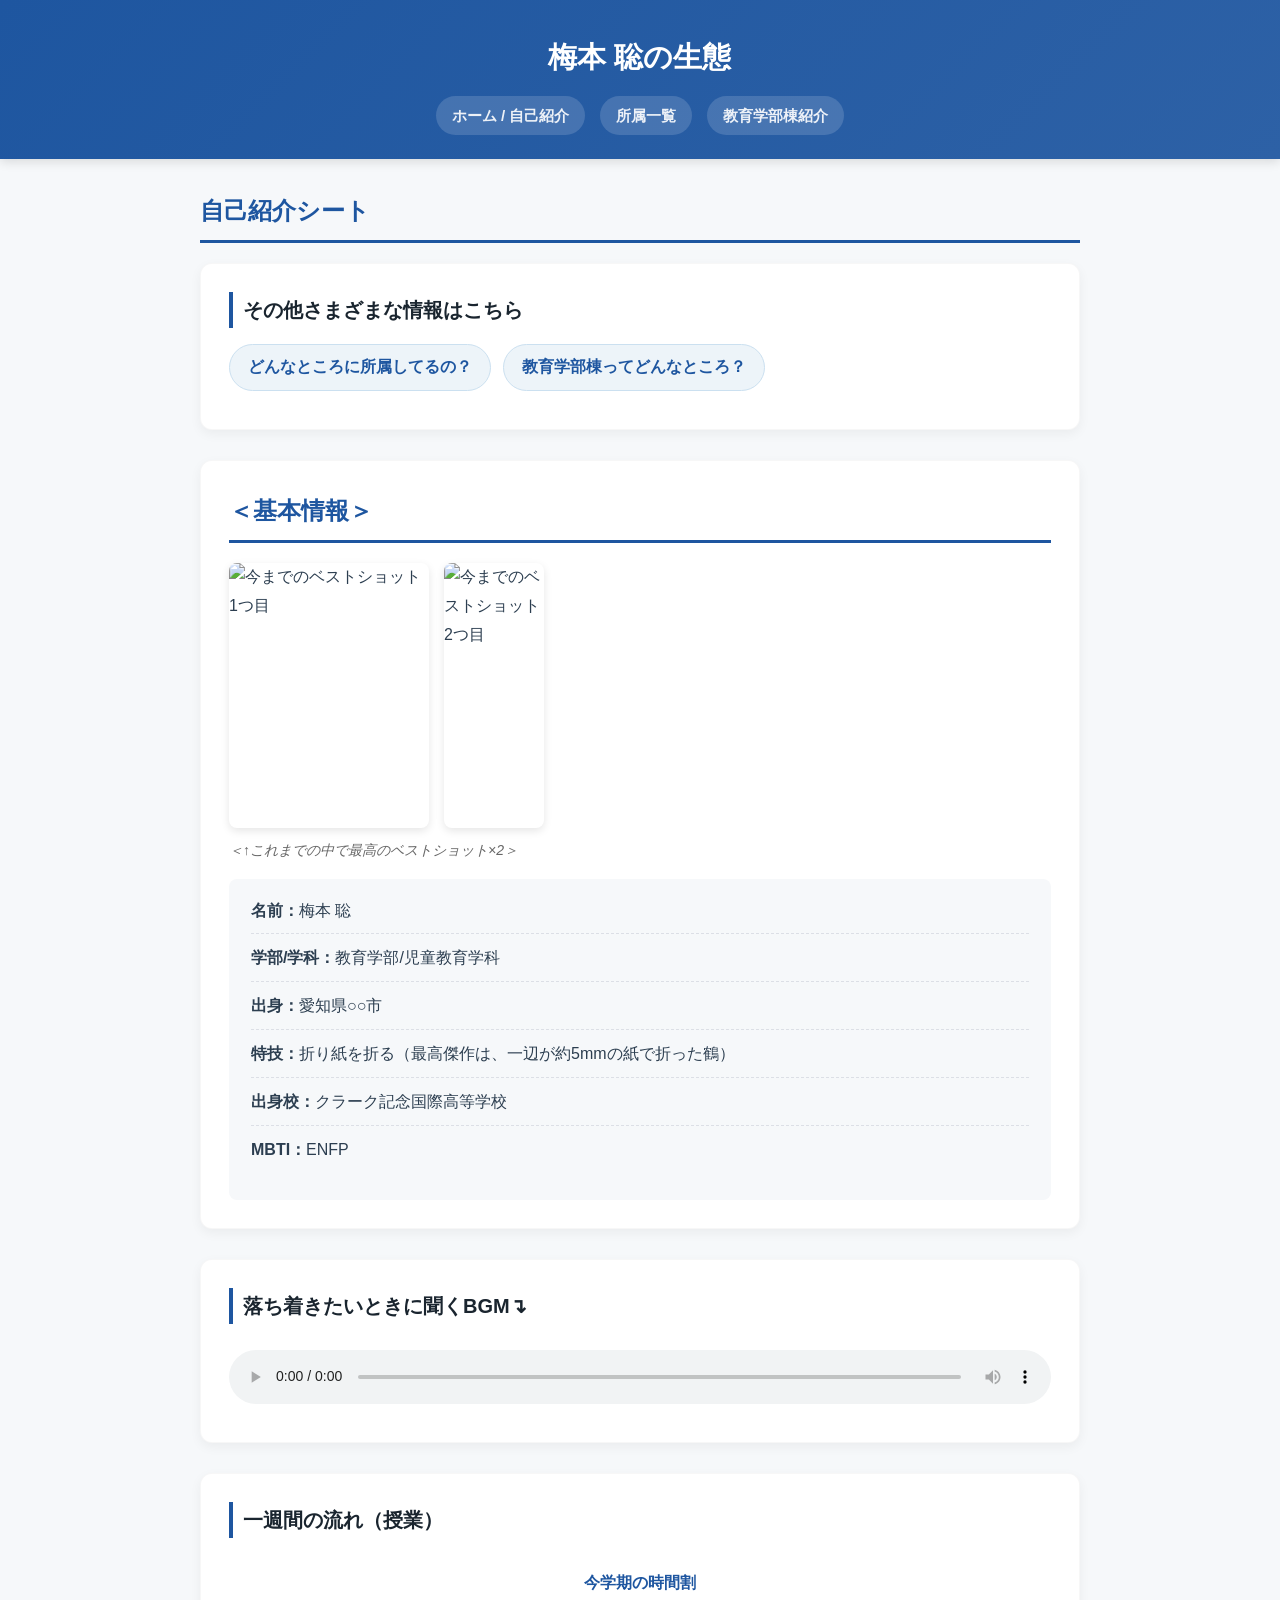
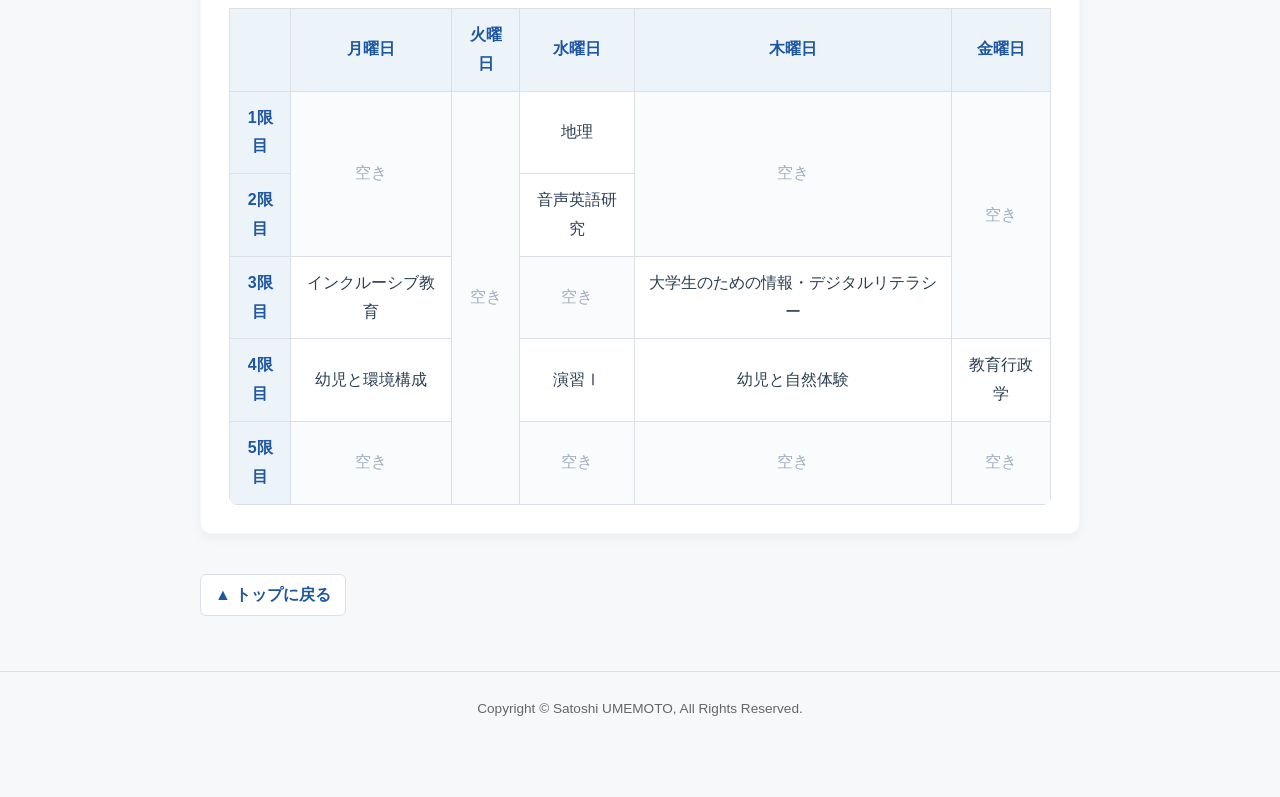
==== iti.html @ e3b4f7c3 "最終課題のページ公開テスト" ====
<!DOCTYPE html>
<html lang="ja">
<head>
    <meta charset="UTF-8">
    <meta name="viewport" content="width=device-width, initial-scale=1.0">
    <meta name="author" content="satosi UMEMOTO">
    <meta name="keywords" content="html,css,javascript">
    <title>梅本 聡の生態 - 自己紹介シート</title>
     <link rel="stylesheet" href="./css/main.css">
</head>
<body>
    <header>
        <h1>梅本 聡の生態</h1>
        <nav>
            <a href="iti.html">ホーム / 自己紹介</a>
            <a href="ni.html">所属一覧</a>
            <a href="san.html">教育学部棟紹介</a>
        </nav>
    </header>
    
    <main>
        <h2 id="tto">自己紹介シート</h2>
        
        <section>
            <h3>その他さまざまな情報はこちら</h3>
            <ul class="nav-pills">
                <li><a href="ni.html" target="_self">どんなところに所属してるの？</a></li>
                <li><a href="san.html">教育学部棟ってどんなところ？</a></li>
            </ul>
        </section>

        <section>
            <h2>＜基本情報＞</h2>
            <div class="photo-gallery">
                <img src="no1/raion.jpg" alt="今までのベストショット1つ目" width="200" height="265">
                <img src="no1/kamap.jpg" alt="今までのベストショット2つ目" width="100" height="265">
            </div>
            <p class="caption">＜↑これまでの中で最高のベストショット×2＞</p>
            <ul class="profile-list">
                <li><strong>名前：</strong>梅本 聡</li>
                <li><strong>学部/学科：</strong>教育学部/児童教育学科</li>
                <li><strong>出身：</strong>愛知県○○市</li>
                <li><strong>特技：</strong>折り紙を折る（最高傑作は、一辺が約5mmの紙で折った鶴）</li>
                <li><strong>出身校：</strong>クラーク記念国際高等学校</li>
                <li><strong>MBTI：</strong>ENFP</li>
            </ul>
        </section>

        <section>
            <h3>落ち着きたいときに聞くBGM↴</h3>
            <audio src="kadaiongaku/BGM.mp3" controls></audio>
        </section>

        <section>
            <h3>一週間の流れ（授業）</h3>
            <div class="table-wrapper">
                <table>
                    <caption>今学期の時間割</caption>
                    <thead>
                        <tr>
                            <th></th>
                            <th>月曜日</th>
                            <th>火曜日</th>
                            <th>水曜日</th>
                            <th>木曜日</th>
                            <th>金曜日</th>
                        </tr>
                    </thead>
                    <tbody>
                        <tr>
                            <th>1限目</th>
                            <td rowspan="2" class="empty-cell">空き</td>
                            <td rowspan="5" class="empty-cell">空き</td>
                            <td>地理</td>
                            <td rowspan="2" class="empty-cell">空き</td>
                            <td rowspan="3" class="empty-cell">空き</td>
                        </tr>
                        <tr>
                            <th>2限目</th>
                            <td>音声英語研究</td>
                        </tr>
                        <tr>
                            <th>3限目</th>
                            <td>インクルーシブ教育</td>
                            <td class="empty-cell">空き</td>
                            <td>大学生のための情報・デジタルリテラシー</td>
                        </tr>
                        <tr>
                            <th>4限目</th>
                            <td>幼児と環境構成</td>
                            <td>演習Ⅰ</td>
                            <td>幼児と自然体験</td>
                            <td>教育行政学</td>
                        </tr>
                        <tr>
                            <th>5限目</th>
                            <td class="empty-cell">空き</td>
                            <td class="empty-cell">空き</td>
                            <td class="empty-cell">空き</td>
                            <td class="empty-cell">空き</td>
                        </tr>
                    </tbody>
                </table>
            </div>
        </section>

        <a href="#tto" class="back-to-top">▲ トップに戻る</a>
    </main>

    <footer>
        Copyright &copy; Satoshi UMEMOTO, All Rights Reserved.
    </footer>
</body>
</html>
---- css/main.css ----
/* ==========================================
   デザイン＆スタイリング設定 (style.css)
========================================== */
:root {
  --primary-color: #1e56a0;      /* メインカラー（落ち着いたブルー） */
  --accent-color: #3685a6;       /* アクセントカラー */
  --light-blue: #edf4f9;        /* ライトブルー */
  --bg-color: #f6f8fa;           /* 全体背景 */
  --card-bg: #ffffff;            /* カード背景 */
  --text-color: #2c3e50;         /* 文字色 */
  --sub-text: #666666;
  --border-color: #dcdfe6;       /* 枠線色 */
}

* {
  box-sizing: border-box;
  margin: 0;
  padding: 0;
}

body {
  font-family: 'Helvetica Neue', Arial, 'Hiragino Kaku Gothic ProN', 'Hiragino Sans', 'Meiryo', sans-serif;
  line-height: 1.8;
  color: var(--text-color);
  background-color: var(--bg-color);
  padding-bottom: 50px;
}

/* ヘッダー＆ナビ */
header {
  background: linear-gradient(135deg, var(--primary-color), #2d61a6);
  color: white;
  padding: 2rem 1rem 1.5rem;
  text-align: center;
  box-shadow: 0 3px 10px rgba(0,0,0,0.12);
}

header h1 {
  font-size: 1.8rem;
  margin-bottom: 12px;
  font-weight: 700;
}

header h1 a {
  color: white;
  text-decoration: none;
}

nav {
  display: flex;
  justify-content: center;
  gap: 15px;
  flex-wrap: wrap;
  margin-top: 10px;
}

nav a {
  color: rgba(255, 255, 255, 0.9);
  text-decoration: none;
  font-size: 0.95rem;
  font-weight: 600;
  padding: 6px 16px;
  border-radius: 20px;
  background-color: rgba(255, 255, 255, 0.15);
  transition: all 0.3s ease;
}

nav a:hover {
  background-color: white;
  color: var(--primary-color);
}

/* メインコンテンツ */
main {
  max-width: 920px;
  margin: 30px auto;
  padding: 0 20px;
}

section {
  background: var(--card-bg);
  padding: 28px;
  margin-bottom: 30px;
  border-radius: 12px;
  box-shadow: 0 4px 12px rgba(0, 0, 0, 0.05);
  border: 1px solid rgba(0,0,0,0.03);
}

h2 {
  font-size: 1.5rem;
  color: var(--primary-color);
  border-bottom: 3px solid var(--primary-color);
  padding-bottom: 8px;
  margin-bottom: 20px;
  font-weight: bold;
}

h3 {
  font-size: 1.25rem;
  color: #1a252f;
  margin-bottom: 16px;
  padding-left: 10px;
  border-left: 4px solid var(--primary-color);
}

.subtitle {
  color: var(--sub-text);
  font-size: 0.9rem;
  margin-bottom: 15px;
}

/* ナビピル */
.nav-pills {
  display: flex;
  gap: 12px;
  list-style: none;
  flex-wrap: wrap;
  margin-bottom: 10px;
}

.nav-pills li a {
  display: inline-block;
  background-color: var(--light-blue);
  color: var(--primary-color);
  padding: 8px 18px;
  border-radius: 25px;
  text-decoration: none;
  font-weight: bold;
  border: 1px solid #cbe0f0;
  transition: all 0.25s ease;
}

.nav-pills li a:hover {
  background-color: var(--primary-color);
  color: white;
}

/* 目次 */
.toc-list {
  padding-left: 25px;
}

.toc-list li {
  margin-bottom: 10px;
}

.toc-list a {
  color: var(--primary-color);
  text-decoration: none;
  font-weight: 600;
}

/* プロフィールリスト */
.profile-list {
  list-style: none;
  margin-top: 15px;
  background-color: var(--bg-color);
  padding: 18px 22px;
  border-radius: 8px;
}

.profile-list li {
  margin-bottom: 10px;
  padding-bottom: 8px;
  border-bottom: 1px dashed var(--border-color);
}

.profile-list li:last-child {
  border-bottom: none;
}

/* メディア要素 */
.photo-gallery {
  display: flex;
  gap: 15px;
  flex-wrap: wrap;
  margin-bottom: 10px;
}

img, video {
  max-width: 100%;
  height: auto;
  border-radius: 8px;
  box-shadow: 0 3px 8px rgba(0,0,0,0.1);
}

.caption {
  font-size: 0.88rem;
  color: var(--sub-text);
  margin-bottom: 15px;
  font-style: italic;
}

audio {
  width: 100%;
  margin-top: 10px;
}

.desc-card dt {
  font-weight: bold;
  font-size: 1.1rem;
  color: var(--primary-color);
  margin-top: 15px;
  margin-bottom: 6px;
}

.desc-card dd {
  margin-bottom: 8px;
  color: #333;
}

.desc-card dd.note {
  color: #d9534f;
  font-weight: bold;
}

/* テーブル */
.table-wrapper {
  overflow-x: auto;
}

table {
  width: 100%;
  border-collapse: collapse;
  margin-top: 15px;
  background: white;
  border-radius: 8px;
  overflow: hidden;
}

caption {
  font-weight: bold;
  margin-bottom: 10px;
  color: var(--primary-color);
}

th, td {
  border: 1px solid var(--border-color);
  padding: 12px 10px;
  text-align: center;
}

th {
  background-color: var(--light-blue);
  color: var(--primary-color);
}

td.empty-cell {
  color: #a0aec0;
  background-color: #fafbfc;
}

/* ボタン */
.back-to-top {
  display: inline-block;
  margin: 10px 0 25px;
  color: var(--primary-color);
  font-weight: bold;
  text-decoration: none;
  padding: 6px 14px;
  border: 1px solid var(--border-color);
  border-radius: 6px;
  background-color: white;
}

.ext-link-btn {
  display: inline-block;
  background-color: #28a745;
  color: white;
  padding: 10px 20px;
  border-radius: 6px;
  text-decoration: none;
  font-weight: bold;
}

footer {
  text-align: center;
  padding: 25px 10px;
  font-size: 0.85rem;
  color: var(--sub-text);
  border-top: 1px solid var(--border-color);
  margin-top: 20px;
}
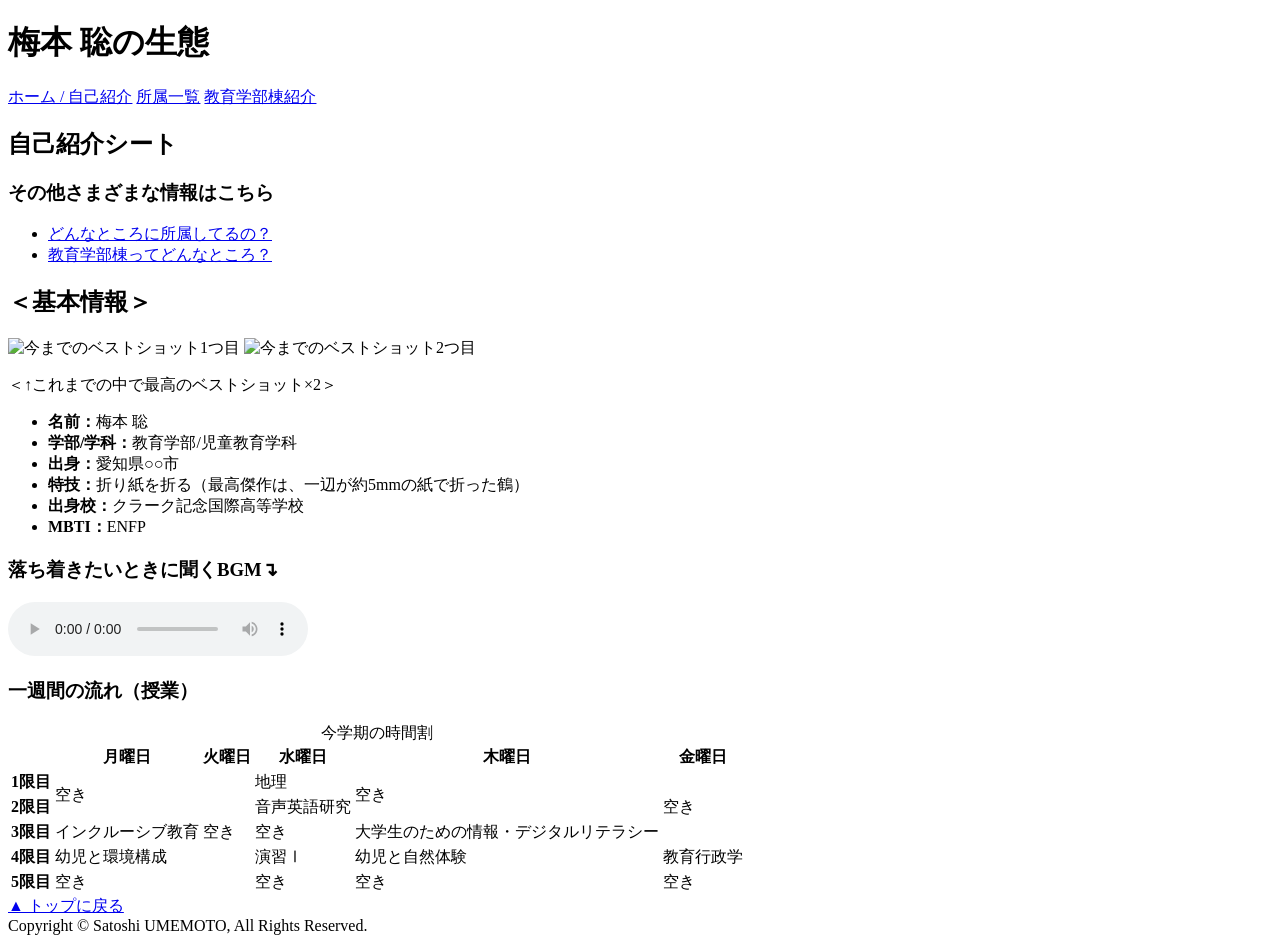
==== commit 4c766981: "最終課題のページ公開" ====
--- a/iti.html
+++ b/iti.html
@@ -7,6 +7,7 @@
     <meta name="keywords" content="html,css,javascript">
     <title>梅本 聡の生態 - 自己紹介シート</title>
      <link rel="stylesheet" href="./css/main.css">
+    <script src="./js/main.js" defer></script>
 </head>
 <body>
     <header>
